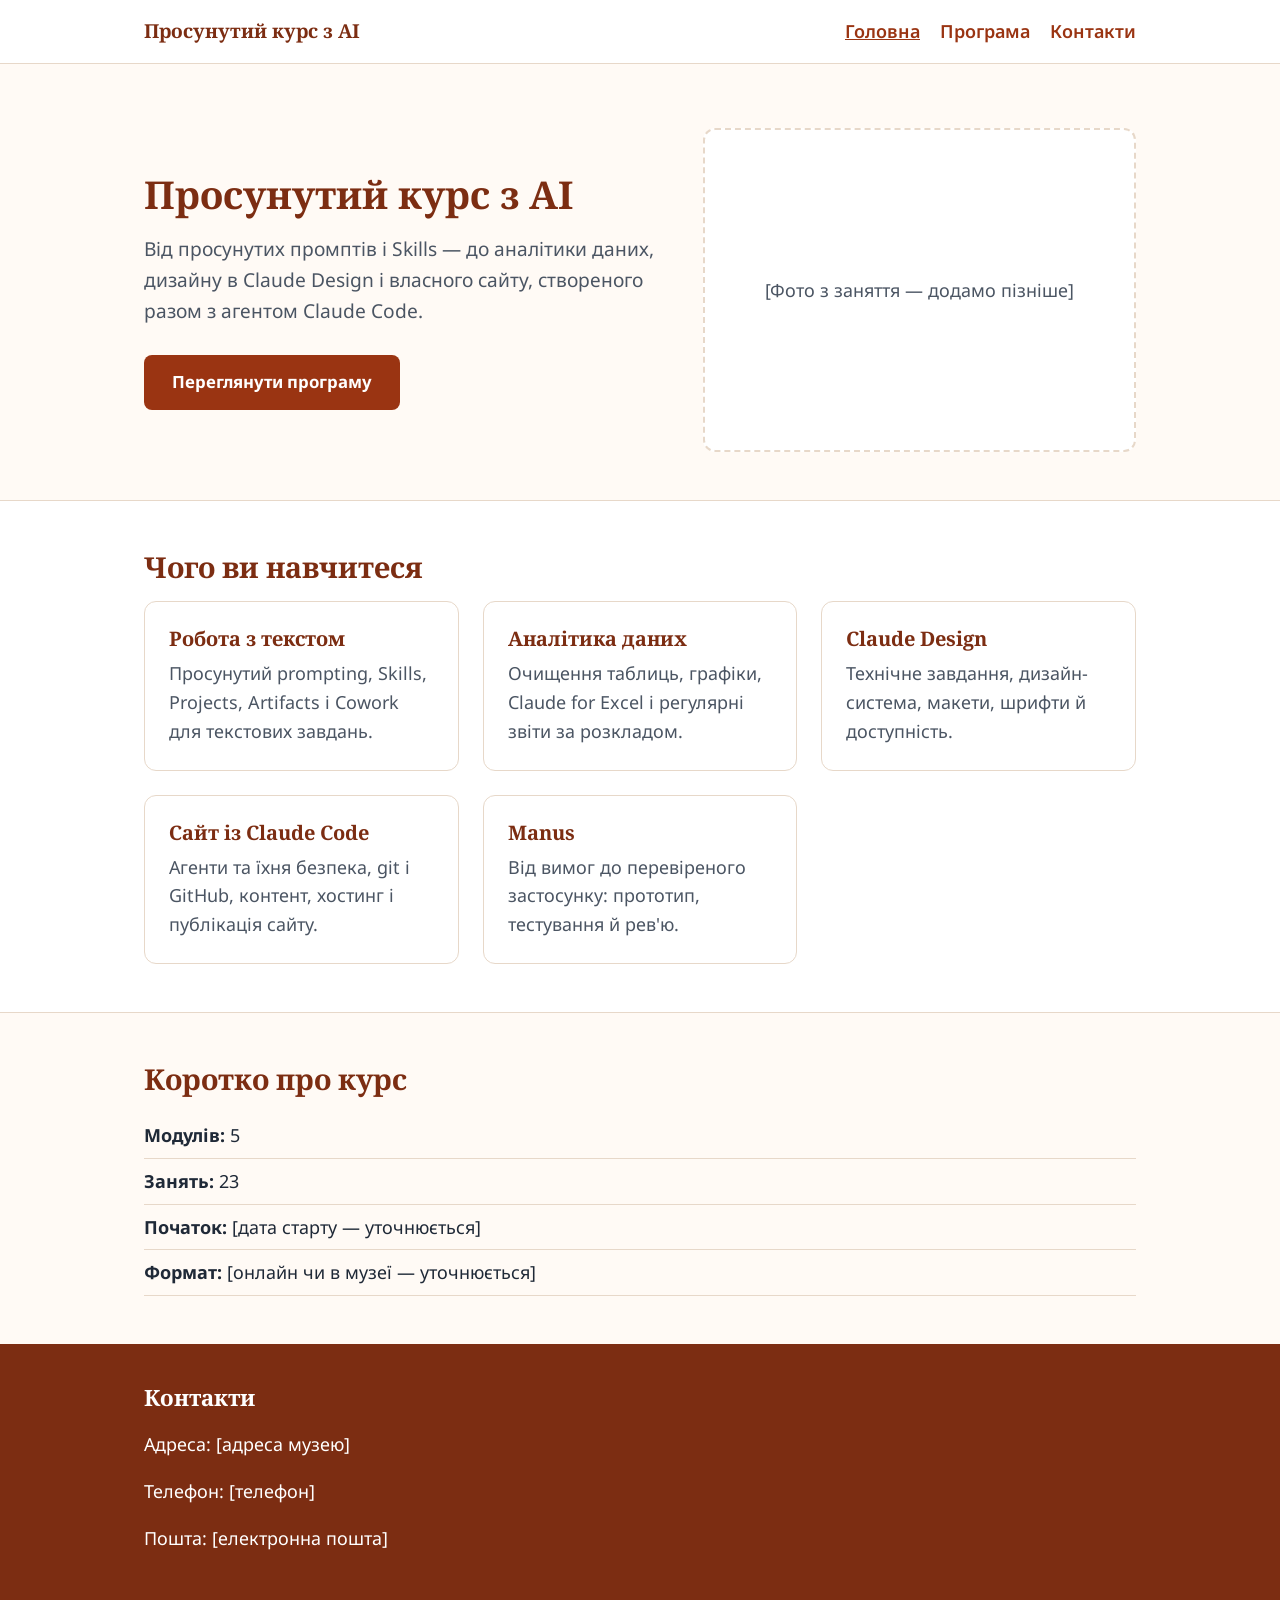
==== index.html @ fa878d86 "Перша версія сайту курсу" ====
<!DOCTYPE html>
<html lang="uk">
<head>
  <meta charset="UTF-8">
  <meta name="viewport" content="width=device-width, initial-scale=1">
  <title>Просунутий курс з AI — головна</title>
  <link rel="preconnect" href="https://fonts.googleapis.com">
  <link rel="preconnect" href="https://fonts.gstatic.com" crossorigin>
  <link href="https://fonts.googleapis.com/css2?family=Noto+Sans:wght@400;600;700&family=Noto+Serif:wght@700&display=swap" rel="stylesheet">
  <link rel="stylesheet" href="style.css">
</head>
<body>
  <header class="site-header">
    <div class="container">
      <a class="logo" href="index.html">Просунутий курс з AI</a>
      <nav class="nav" aria-label="Головне меню">
        <a href="index.html" aria-current="page">Головна</a>
        <a href="program.html">Програма</a>
        <a href="#kontakty">Контакти</a>
      </nav>
    </div>
  </header>

  <main>
    <section class="hero">
      <div class="container">
        <div>
          <h1>Просунутий курс з AI</h1>
          <p class="lead">Від просунутих промптів і Skills — до аналітики даних, дизайну в Claude Design і власного сайту, створеного разом з агентом Claude Code.</p>
          <a class="button" href="program.html">Переглянути програму</a>
        </div>
        <div class="photo-placeholder" role="img" aria-label="Місце для фото з заняття">
          [Фото з заняття — додамо пізніше]
        </div>
      </div>
    </section>

    <section class="section alt">
      <div class="container">
        <h2>Чого ви навчитеся</h2>
        <div class="cards">
          <article class="card">
            <h3>Робота з текстом</h3>
            <p>Просунутий prompting, Skills, Projects, Artifacts і Cowork для текстових завдань.</p>
          </article>
          <article class="card">
            <h3>Аналітика даних</h3>
            <p>Очищення таблиць, графіки, Claude for Excel і регулярні звіти за розкладом.</p>
          </article>
          <article class="card">
            <h3>Claude Design</h3>
            <p>Технічне завдання, дизайн-система, макети, шрифти й доступність.</p>
          </article>
          <article class="card">
            <h3>Сайт із Claude Code</h3>
            <p>Агенти та їхня безпека, git і GitHub, контент, хостинг і публікація сайту.</p>
          </article>
          <article class="card">
            <h3>Manus</h3>
            <p>Від вимог до перевіреного застосунку: прототип, тестування й рев'ю.</p>
          </article>
        </div>
      </div>
    </section>

    <section class="section">
      <div class="container">
        <h2>Коротко про курс</h2>
        <ul class="facts">
          <li><strong>Модулів:</strong> 5</li>
          <li><strong>Занять:</strong> 23</li>
          <li><strong>Початок:</strong> [дата старту — уточнюється]</li>
          <li><strong>Формат:</strong> [онлайн чи в музеї — уточнюється]</li>
        </ul>
      </div>
    </section>
  </main>

  <footer class="site-footer" id="kontakty">
    <div class="container">
      <h2>Контакти</h2>
      <p>Адреса: [адреса музею]</p>
      <p>Телефон: [телефон]</p>
      <p>Пошта: [електронна пошта]</p>
    </div>
  </footer>
</body>
</html>
---- style.css ----
/* Дизайн-система «Сайт курсу, музей» (заняття 10–11) */
:root {
  --color-primary: #7c2d12;     /* основний: теплий коричневий — заголовки */
  --color-accent: #9a3412;      /* акцент: кнопки */
  --color-accent-hover: #7c2d12;
  --color-text: #1f2937;        /* основний текст */
  --color-muted: #4b5563;       /* другорядний текст */
  --color-bg: #fffaf5;          /* фон сторінки */
  --color-surface: #ffffff;     /* фон карток */
  --color-border: #e7d8c9;
  --font-heading: "Noto Serif", Georgia, serif;
  --font-body: "Noto Sans", Arial, sans-serif;
  --space: 24px;
}

* { box-sizing: border-box; }

body {
  margin: 0;
  font-family: var(--font-body);
  font-size: 18px;              /* не менше 18 px — аудиторія 40+ */
  line-height: 1.6;
  color: var(--color-text);
  background: var(--color-bg);
}

h1, h2, h3 { font-family: var(--font-heading); color: var(--color-primary); line-height: 1.25; }
h1 { font-size: 2.4rem; margin: 0 0 16px; }
h2 { font-size: 1.8rem; margin: 0 0 16px; }
h3 { font-size: 1.25rem; margin: 0 0 8px; }

a { color: var(--color-accent); }

.container { max-width: 1040px; margin: 0 auto; padding: 0 var(--space); }

/* Шапка й меню */
.site-header { background: var(--color-surface); border-bottom: 1px solid var(--color-border); }
.site-header .container { display: flex; align-items: center; justify-content: space-between; flex-wrap: wrap; gap: 12px; padding-top: 16px; padding-bottom: 16px; }
.logo { font-family: var(--font-heading); font-weight: 700; font-size: 1.2rem; color: var(--color-primary); text-decoration: none; }
.nav { display: flex; gap: 20px; flex-wrap: wrap; }
.nav a { text-decoration: none; font-weight: 600; }
.nav a[aria-current="page"] { text-decoration: underline; }

/* Hero */
.hero { padding: 64px 0 48px; }
.hero .container { display: grid; grid-template-columns: 1.2fr 1fr; gap: 40px; align-items: center; }
.hero p.lead { font-size: 1.2rem; color: var(--color-muted); margin: 0 0 28px; }

.hero .container.hero-simple { display: block; }

/* Кнопки */
.button {
  display: inline-block;
  padding: 14px 28px;
  border-radius: 8px;
  background: var(--color-accent);
  color: #ffffff;
  font-weight: 700;
  text-decoration: none;
  font-size: 1.05rem;
}
.button:hover, .button:focus-visible { background: var(--color-accent-hover); }
.button:focus-visible { outline: 3px solid var(--color-text); outline-offset: 3px; }

/* Плейсхолдер фото */
.photo-placeholder {
  aspect-ratio: 4 / 3;
  border: 2px dashed var(--color-border);
  border-radius: 12px;
  background: var(--color-surface);
  display: flex; align-items: center; justify-content: center;
  color: var(--color-muted); text-align: center; padding: 16px;
}

/* Секції й картки */
.section { padding: 48px 0; }
.section.alt { background: var(--color-surface); border-top: 1px solid var(--color-border); border-bottom: 1px solid var(--color-border); }
.cards { display: grid; grid-template-columns: repeat(auto-fit, minmax(260px, 1fr)); gap: var(--space); }
.card { background: var(--color-surface); border: 1px solid var(--color-border); border-radius: 12px; padding: var(--space); }
.card p { margin: 0; color: var(--color-muted); }
.facts { list-style: none; padding: 0; margin: 0; }
.facts li { padding: 8px 0; border-bottom: 1px solid var(--color-border); }

/* Програма */
.module { margin-bottom: 40px; }
.lessons { list-style: none; padding-left: 0; }
.lessons li { margin-bottom: 10px; }
.lessons li span { display: block; color: var(--color-muted); }

/* Футер */
.site-footer { padding: 40px 0; background: var(--color-primary); color: #ffffff; }
.site-footer a { color: #ffffff; }
.site-footer h2 { color: #ffffff; font-size: 1.4rem; }

/* Телефон */
@media (max-width: 720px) {
  h1 { font-size: 1.9rem; }
  .hero { padding: 40px 0 32px; }
  .hero .container { grid-template-columns: 1fr; }
}
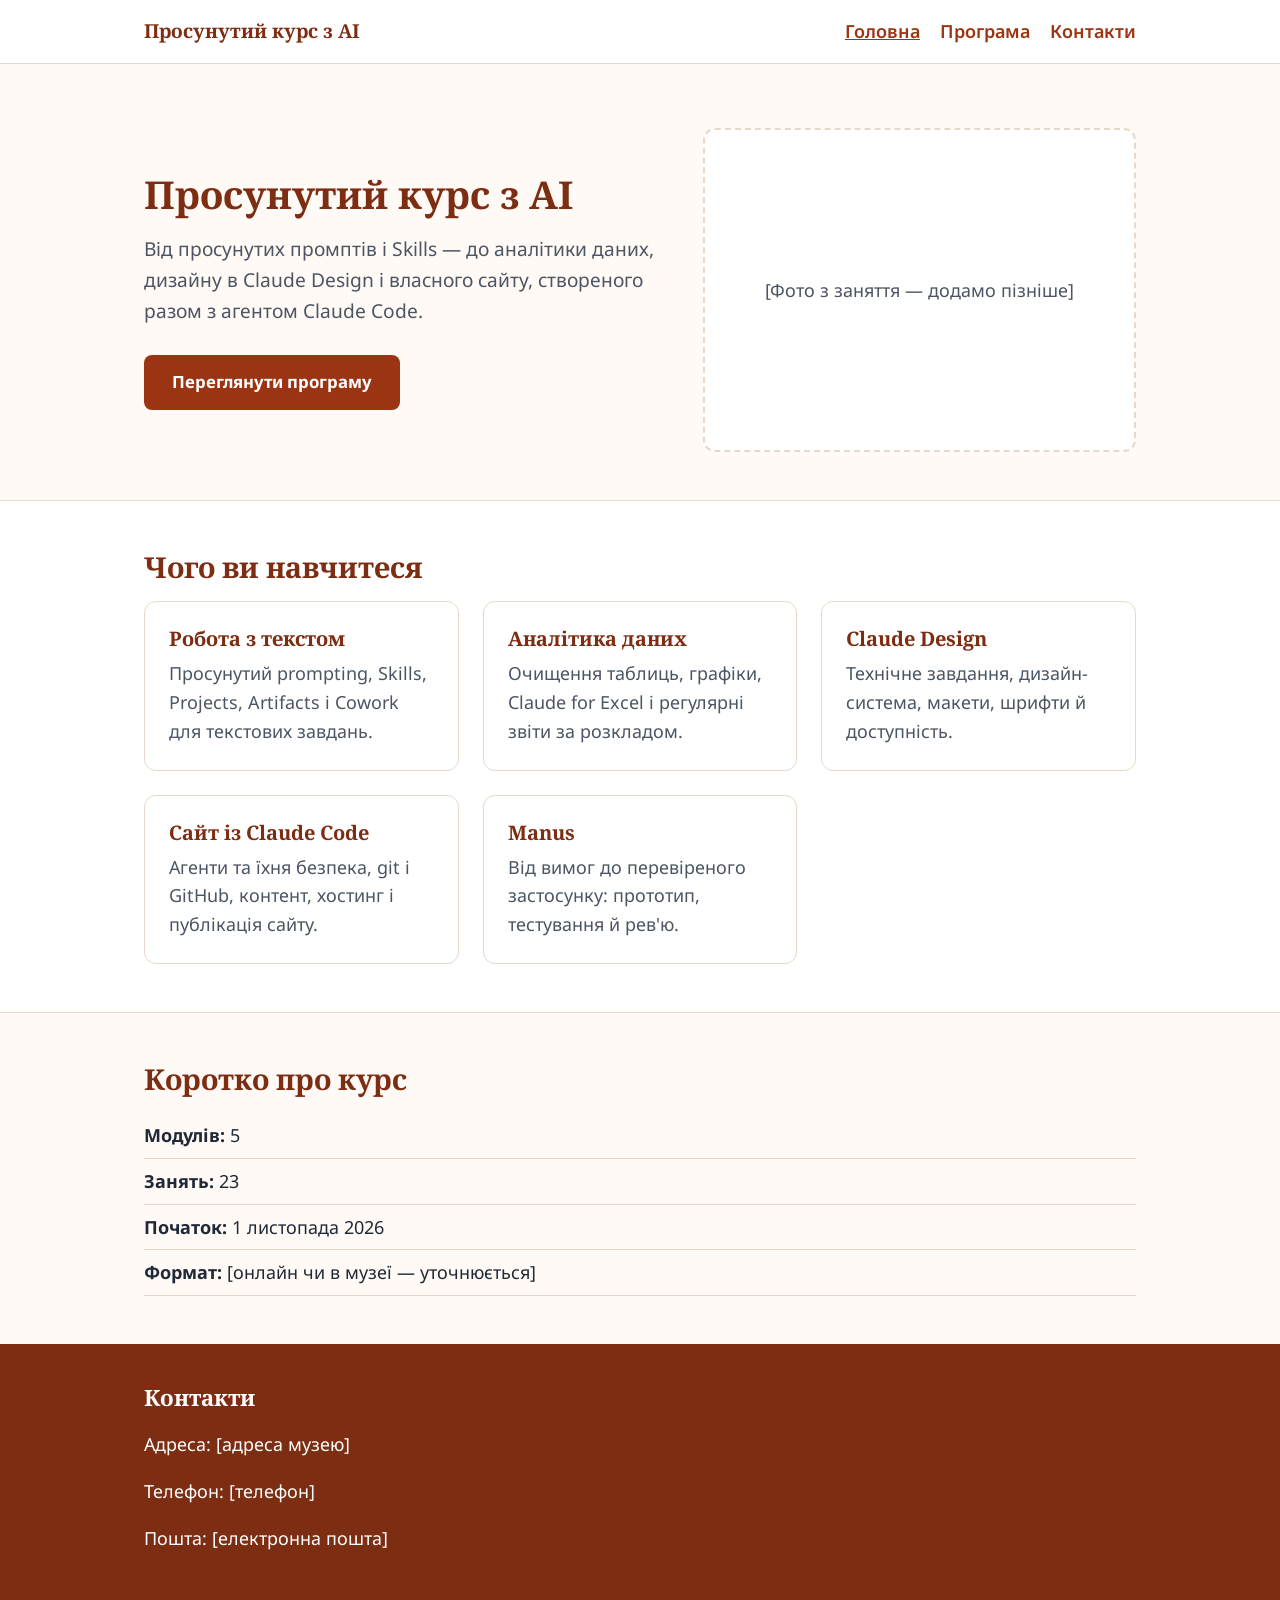
==== commit 64063ca3: "Додано дату старту курсу" ====
--- a/index.html
+++ b/index.html
@@ -69,7 +69,7 @@
         <ul class="facts">
           <li><strong>Модулів:</strong> 5</li>
           <li><strong>Занять:</strong> 23</li>
-          <li><strong>Початок:</strong> [дата старту — уточнюється]</li>
+          <li><strong>Початок:</strong> 1 листопада 2026</li>
           <li><strong>Формат:</strong> [онлайн чи в музеї — уточнюється]</li>
         </ul>
       </div>
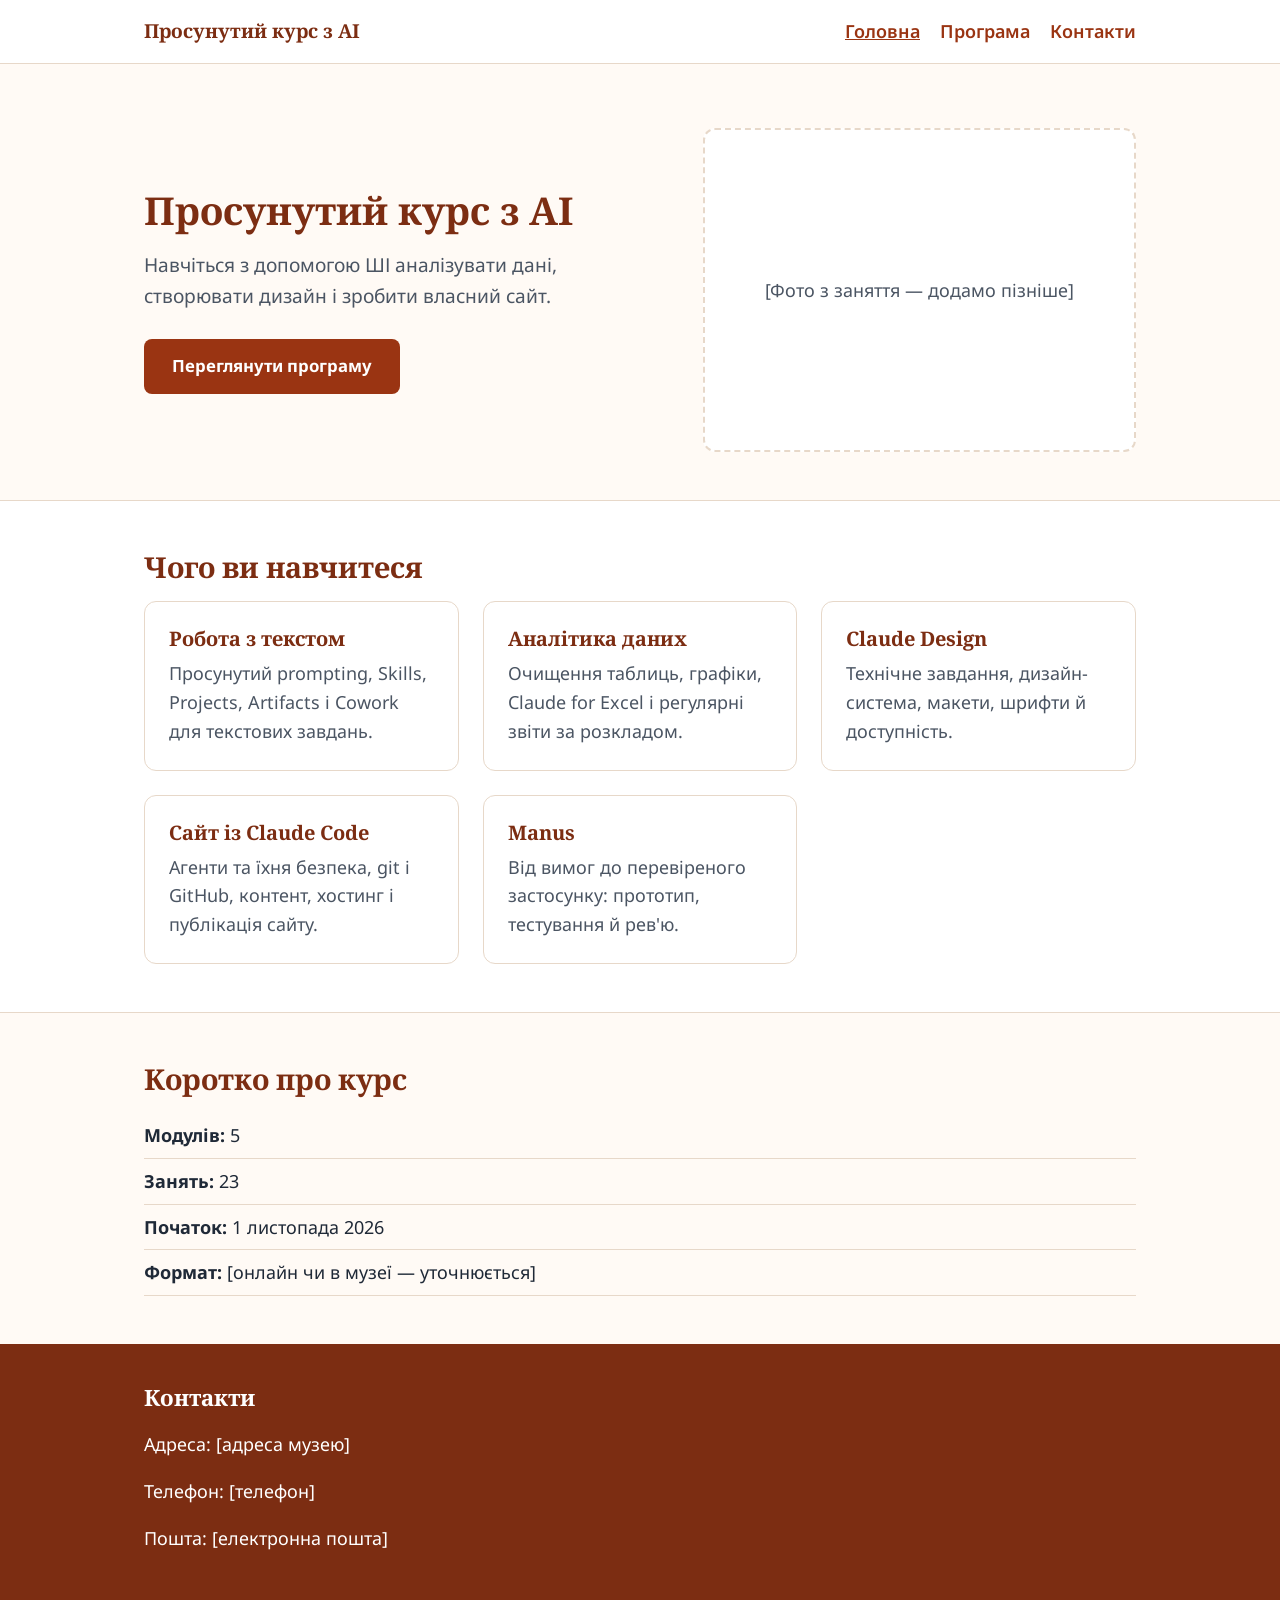
==== commit f0098623: "Оновлено опис курсу" ====
--- a/index.html
+++ b/index.html
@@ -26,7 +26,7 @@
       <div class="container">
         <div>
           <h1>Просунутий курс з AI</h1>
-          <p class="lead">Від просунутих промптів і Skills — до аналітики даних, дизайну в Claude Design і власного сайту, створеного разом з агентом Claude Code.</p>
+          <p class="lead">Навчіться з допомогою ШІ аналізувати дані, створювати дизайн і зробити власний сайт.</p>
           <a class="button" href="program.html">Переглянути програму</a>
         </div>
         <div class="photo-placeholder" role="img" aria-label="Місце для фото з заняття">
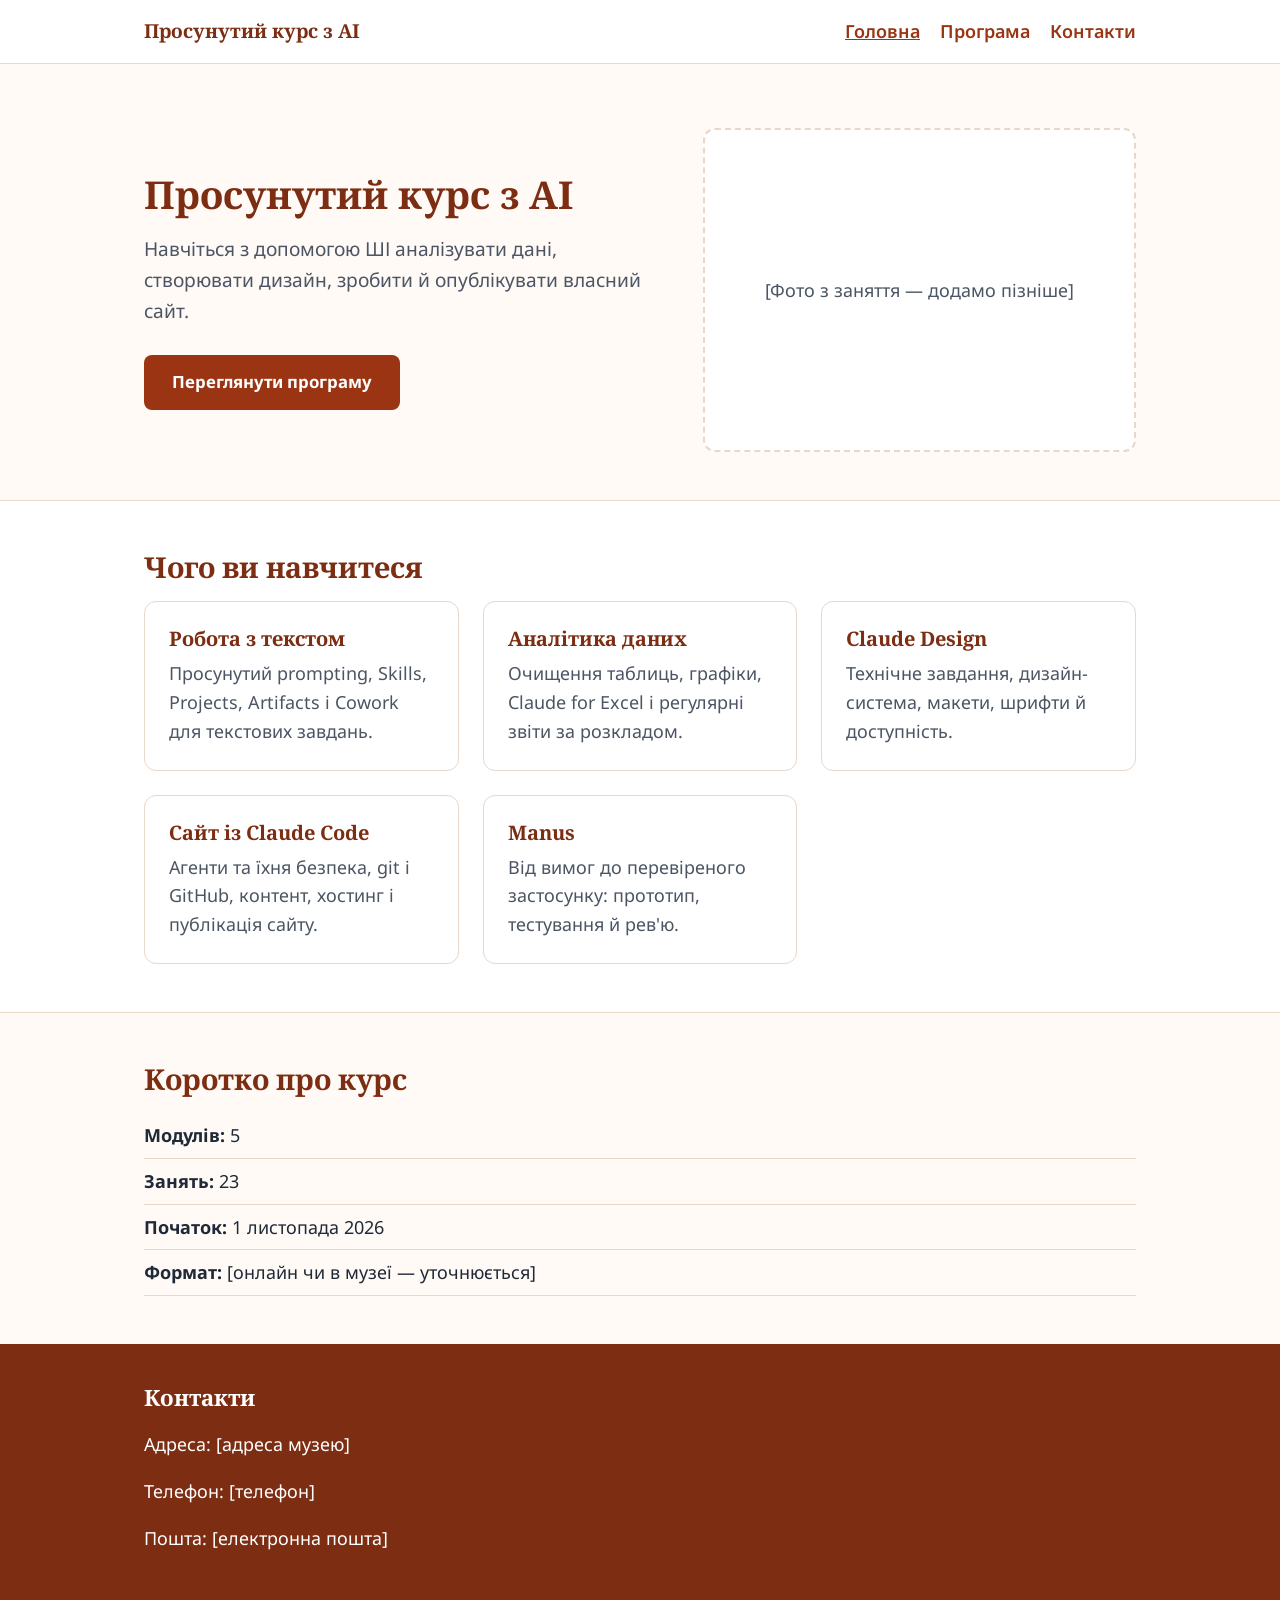
==== commit 74057220: "Оновлено текст на головній сторінці" ====
--- a/index.html
+++ b/index.html
@@ -26,7 +26,7 @@
       <div class="container">
         <div>
           <h1>Просунутий курс з AI</h1>
-          <p class="lead">Навчіться з допомогою ШІ аналізувати дані, створювати дизайн і зробити власний сайт.</p>
+          <p class="lead">Навчіться з допомогою ШІ аналізувати дані, створювати дизайн, зробити й опублікувати власний сайт.</p>
           <a class="button" href="program.html">Переглянути програму</a>
         </div>
         <div class="photo-placeholder" role="img" aria-label="Місце для фото з заняття">
